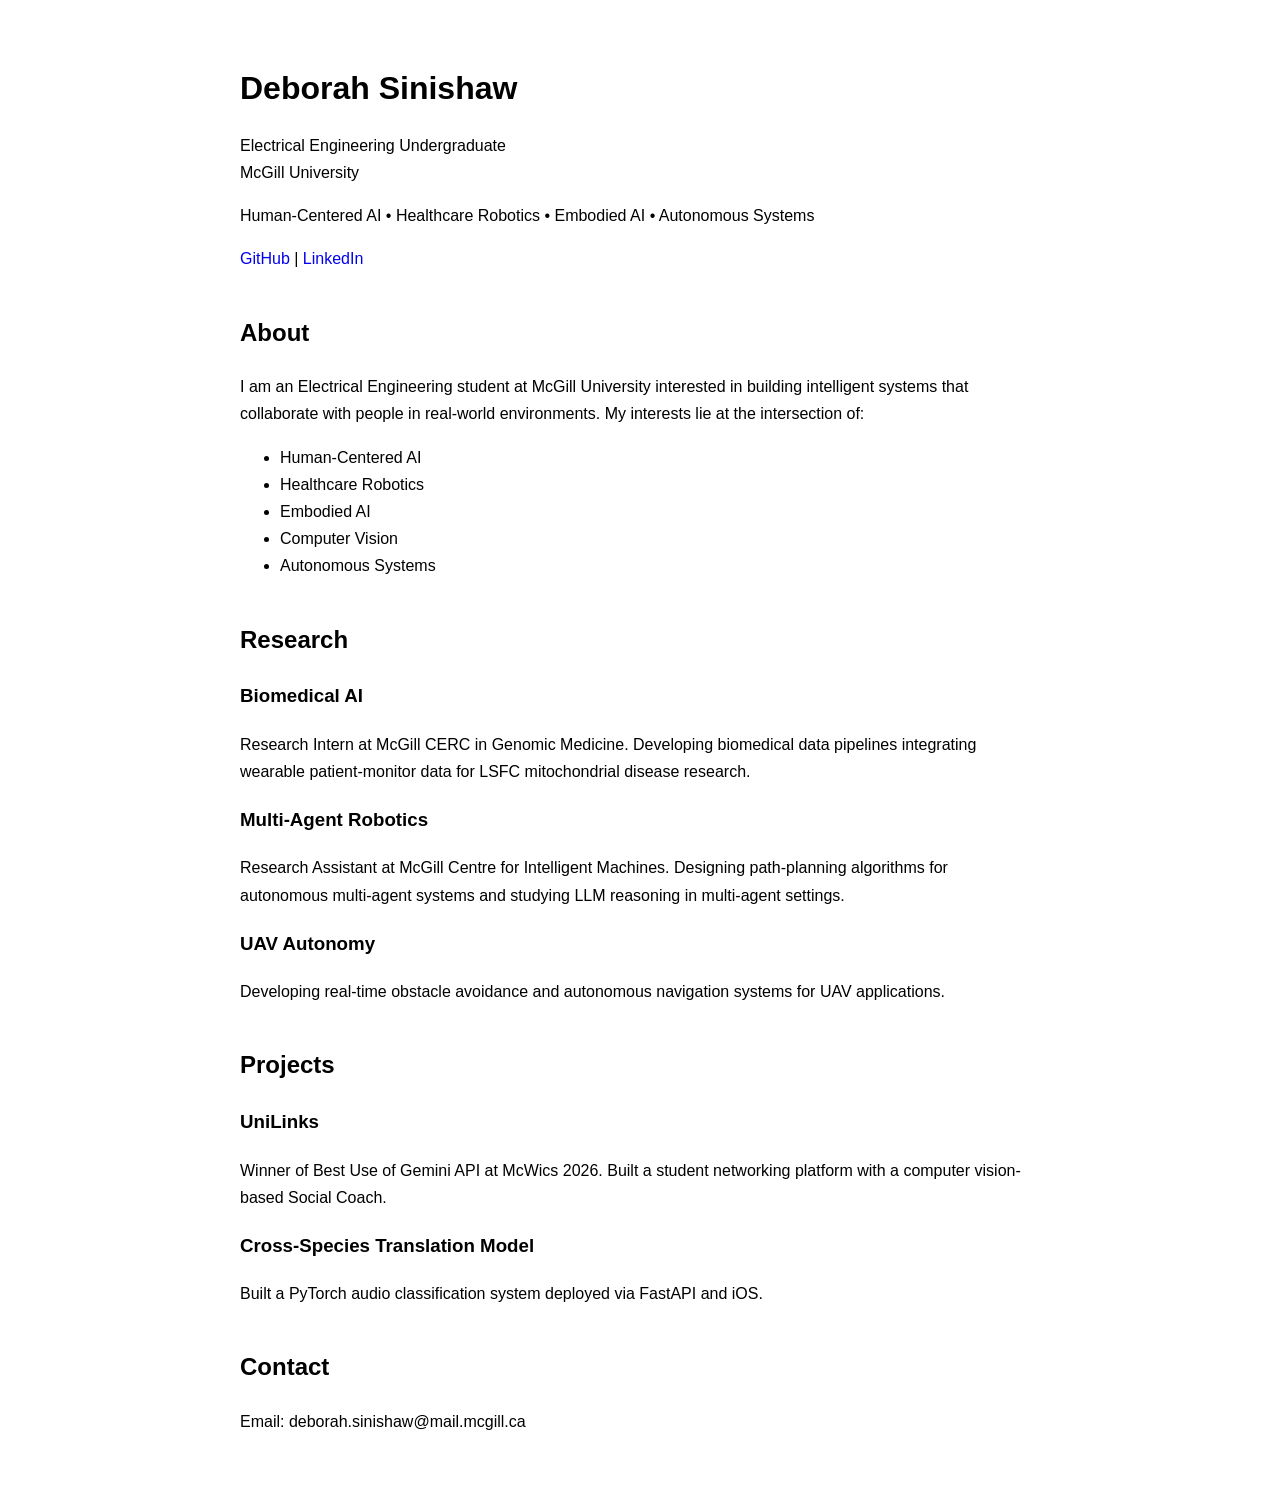
==== index.html @ c80f8ffe "Add index.html for personal portfolio" ====
<!DOCTYPE html>
<html>

<head>
  <title>Deborah Sinishaw</title>

  <style>

    body {
      max-width: 800px;
      margin: auto;
      padding: 40px;
      font-family: Arial, sans-serif;
      line-height: 1.7;
    }

    h1 {
      margin-bottom: 0;
    }

    h2 {
      margin-top: 40px;
    }

    a {
      text-decoration: none;
    }

  </style>

</head>

<body>

<h1>Deborah Sinishaw</h1>

<p>
Electrical Engineering Undergraduate <br>
McGill University
</p>

<p>

Human-Centered AI • Healthcare Robotics • Embodied AI • Autonomous Systems

</p>

<p>

<a href="https://github.com/Dxborah">GitHub</a> |

<a href="https://linkedin.com/in/deborah-sinishaw">LinkedIn</a>

</p>


<h2>About</h2>

<p>

I am an Electrical Engineering student at McGill University interested in building intelligent systems that collaborate with people in real-world environments.

My interests lie at the intersection of:

</p>

<ul>

<li>Human-Centered AI</li>

<li>Healthcare Robotics</li>

<li>Embodied AI</li>

<li>Computer Vision</li>

<li>Autonomous Systems</li>

</ul>


<h2>Research</h2>

<h3>Biomedical AI</h3>

<p>

Research Intern at McGill CERC in Genomic Medicine.

Developing biomedical data pipelines integrating wearable patient-monitor data for LSFC mitochondrial disease research.

</p>


<h3>Multi-Agent Robotics</h3>

<p>

Research Assistant at McGill Centre for Intelligent Machines.

Designing path-planning algorithms for autonomous multi-agent systems and studying LLM reasoning in multi-agent settings.

</p>


<h3>UAV Autonomy</h3>

<p>

Developing real-time obstacle avoidance and autonomous navigation systems for UAV applications.

</p>


<h2>Projects</h2>

<h3>UniLinks</h3>

<p>

Winner of Best Use of Gemini API at McWics 2026.

Built a student networking platform with a computer vision-based Social Coach.

</p>


<h3>Cross-Species Translation Model</h3>

<p>

Built a PyTorch audio classification system deployed via FastAPI and iOS.

</p>


<h2>Contact</h2>

<p>

Email:

deborah.sinishaw@mail.mcgill.ca

</p>

</body>

</html>
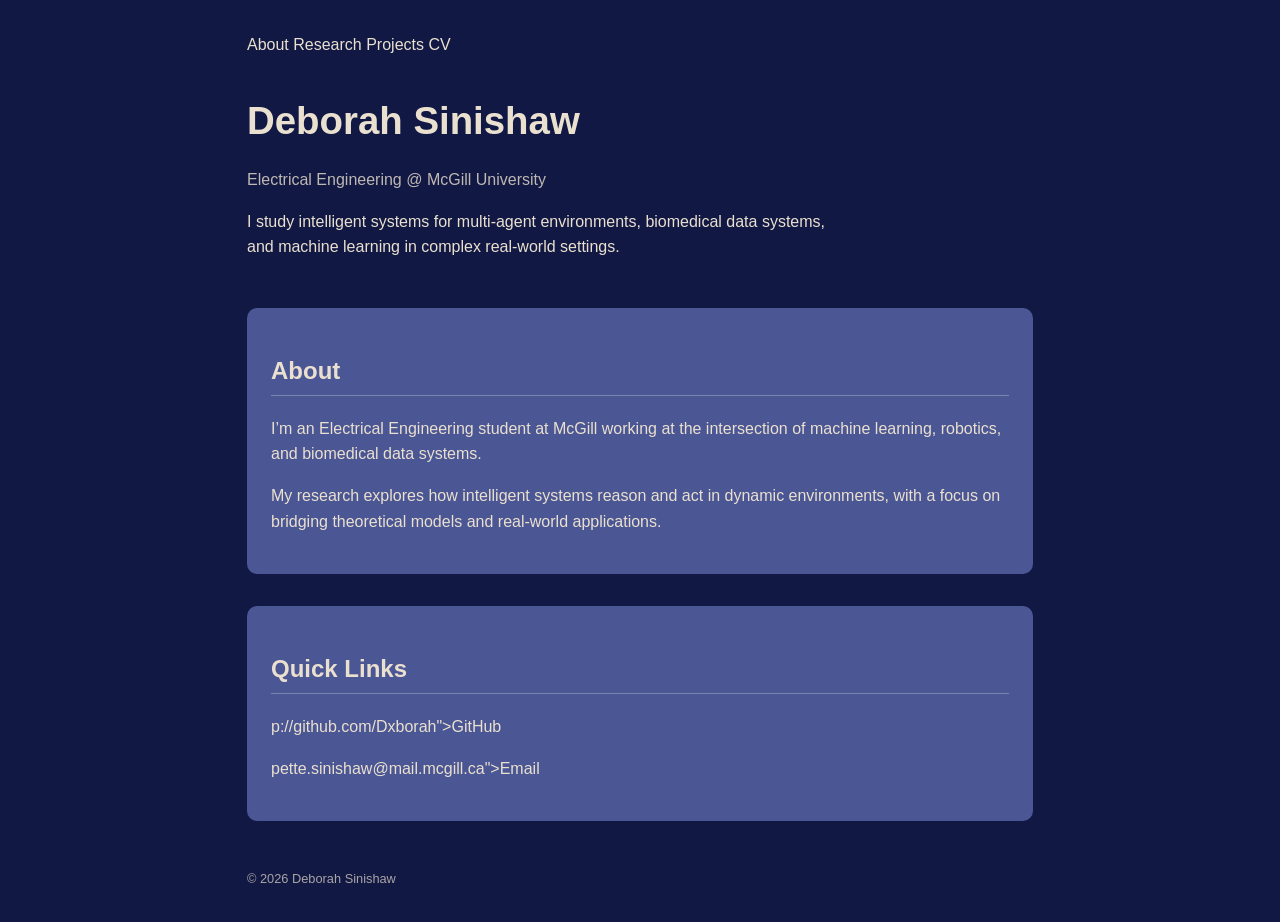
==== commit c397ae4f: "Refactor index.html structure and content" ====
--- a/index.html
+++ b/index.html
@@ -1,149 +1,51 @@
 <!DOCTYPE html>
-<html>
-
+<html lang="en">
 <head>
+  <meta charset="UTF-8">
   <title>Deborah Sinishaw</title>
-
-  <style>
-
-    body {
-      max-width: 800px;
-      margin: auto;
-      padding: 40px;
-      font-family: Arial, sans-serif;
-      line-height: 1.7;
-    }
-
-    h1 {
-      margin-bottom: 0;
-    }
-
-    h2 {
-      margin-top: 40px;
-    }
-
-    a {
-      text-decoration: none;
-    }
-
-  </style>
-
+  <link rel="stylesheet" href="style.css">
 </head>
 
 <body>
 
-<h1>Deborah Sinishaw</h1>
+<nav>
+  About
+  Research</a>
+  Projects</a>
+  CV</a>
+</nav>
 
-<p>
-Electrical Engineering Undergraduate <br>
-McGill University
-</p>
+<section class="hero">
+  <h1>Deborah Sinishaw</h1>
+  <p class="subtitle">Electrical Engineering @ McGill University</p>
 
-<p>
+  <p class="focus">
+    I study intelligent systems for multi-agent environments, biomedical data systems,
+    and machine learning in complex real-world settings.
+  </p>
+</section>
 
-Human-Centered AI • Healthcare Robotics • Embodied AI • Autonomous Systems
+<section class="section">
+  <h2>About</h2>
+  <p>
+    I’m an Electrical Engineering student at McGill working at the intersection of 
+    machine learning, robotics, and biomedical data systems.
+  </p>
+  <p>
+    My research explores how intelligent systems reason and act in dynamic environments,
+    with a focus on bridging theoretical models and real-world applications.
+  </p>
+</section>
 
-</p>
+<section class="section">
+  <h2>Quick Links</h2>
+  p://github.com/Dxborah">GitHub</a></p>
+  pette.sinishaw@mail.mcgill.ca">Email</a></p>
+</section>
 
-<p>
-
-<a href="https://github.com/Dxborah">GitHub</a> |
-
-<a href="https://linkedin.com/in/deborah-sinishaw">LinkedIn</a>
-
-</p>
-
-
-<h2>About</h2>
-
-<p>
-
-I am an Electrical Engineering student at McGill University interested in building intelligent systems that collaborate with people in real-world environments.
-
-My interests lie at the intersection of:
-
-</p>
-
-<ul>
-
-<li>Human-Centered AI</li>
-
-<li>Healthcare Robotics</li>
-
-<li>Embodied AI</li>
-
-<li>Computer Vision</li>
-
-<li>Autonomous Systems</li>
-
-</ul>
-
-
-<h2>Research</h2>
-
-<h3>Biomedical AI</h3>
-
-<p>
-
-Research Intern at McGill CERC in Genomic Medicine.
-
-Developing biomedical data pipelines integrating wearable patient-monitor data for LSFC mitochondrial disease research.
-
-</p>
-
-
-<h3>Multi-Agent Robotics</h3>
-
-<p>
-
-Research Assistant at McGill Centre for Intelligent Machines.
-
-Designing path-planning algorithms for autonomous multi-agent systems and studying LLM reasoning in multi-agent settings.
-
-</p>
-
-
-<h3>UAV Autonomy</h3>
-
-<p>
-
-Developing real-time obstacle avoidance and autonomous navigation systems for UAV applications.
-
-</p>
-
-
-<h2>Projects</h2>
-
-<h3>UniLinks</h3>
-
-<p>
-
-Winner of Best Use of Gemini API at McWics 2026.
-
-Built a student networking platform with a computer vision-based Social Coach.
-
-</p>
-
-
-<h3>Cross-Species Translation Model</h3>
-
-<p>
-
-Built a PyTorch audio classification system deployed via FastAPI and iOS.
-
-</p>
-
-
-<h2>Contact</h2>
-
-<p>
-
-Email:
-
-deborah.sinishaw@mail.mcgill.ca
-
-</p>
+<footer>
+  © 2026 Deborah Sinishaw
+</footer>
 
 </body>
-
 </html>
--- a/style.css
+++ b/style.css
@@ -0,0 +1,114 @@
+:root {
+  --bg: #111844;
+  --section: #4B5694;
+  --accent: #7288AE;
+  --text: #EAE0CF;
+}
+
+* {
+  box-sizing: border-box;
+  transition: all 0.25s ease;
+}
+
+body {
+  margin: 0;
+  font-family: 'Inter', sans-serif;
+  background-color: var(--bg);
+  color: var(--text);
+  max-width: 850px;
+  margin: auto;
+  padding: 2rem;
+  line-height: 1.6;
+}
+
+nav {
+  margin-bottom: 2rem;
+}
+
+nav a {
+  margin-right: 1.5rem;
+  text-decoration: none;
+  color: var(--accent);
+  font-size: 0.95rem;
+}
+
+nav a:hover {
+  color: var(--text);
+}
+
+h1 {
+  font-size: 2.4rem;
+  margin-bottom: 0.2rem;
+}
+
+h2 {
+  border-bottom: 1px solid var(--accent);
+  padding-bottom: 0.3rem;
+}
+
+.section {
+  background-color: var(--section);
+  padding: 1.5rem;
+  border-radius: 10px;
+  margin-bottom: 2rem;
+}
+
+/* Hover animation (subtle lift) */
+.section:hover {
+  transform: translateY(-4px);
+}
+
+/* Research/project items */
+.item {
+  margin-bottom: 1.5rem;
+  padding: 0.8rem;
+  border-radius: 8px;
+}
+
+/* Hover effect on items */
+.item:hover {
+  background-color: rgba(255,255,255,0.05);
+}
+
+.tags {
+  margin-top: 0.5rem;
+}
+
+.tag {
+  display: inline-block;
+  font-size: 0.75rem;
+  background: var(--accent);
+  color: var(--bg);
+  padding: 3px 6px;
+  margin-right: 5px;
+  border-radius: 4px;
+}
+
+/* Links */
+a {
+  color: var(--accent);
+}
+
+a:hover {
+  color: var(--text);
+}
+
+/* Hero */
+.hero {
+  margin-bottom: 3rem;
+}
+
+.subtitle {
+  opacity: 0.8;
+}
+
+.focus {
+  margin-top: 1rem;
+  max-width: 600px;
+}
+
+footer {
+  margin-top: 3rem;
+  font-size: 0.8rem;
+  opacity: 0.7;
+}
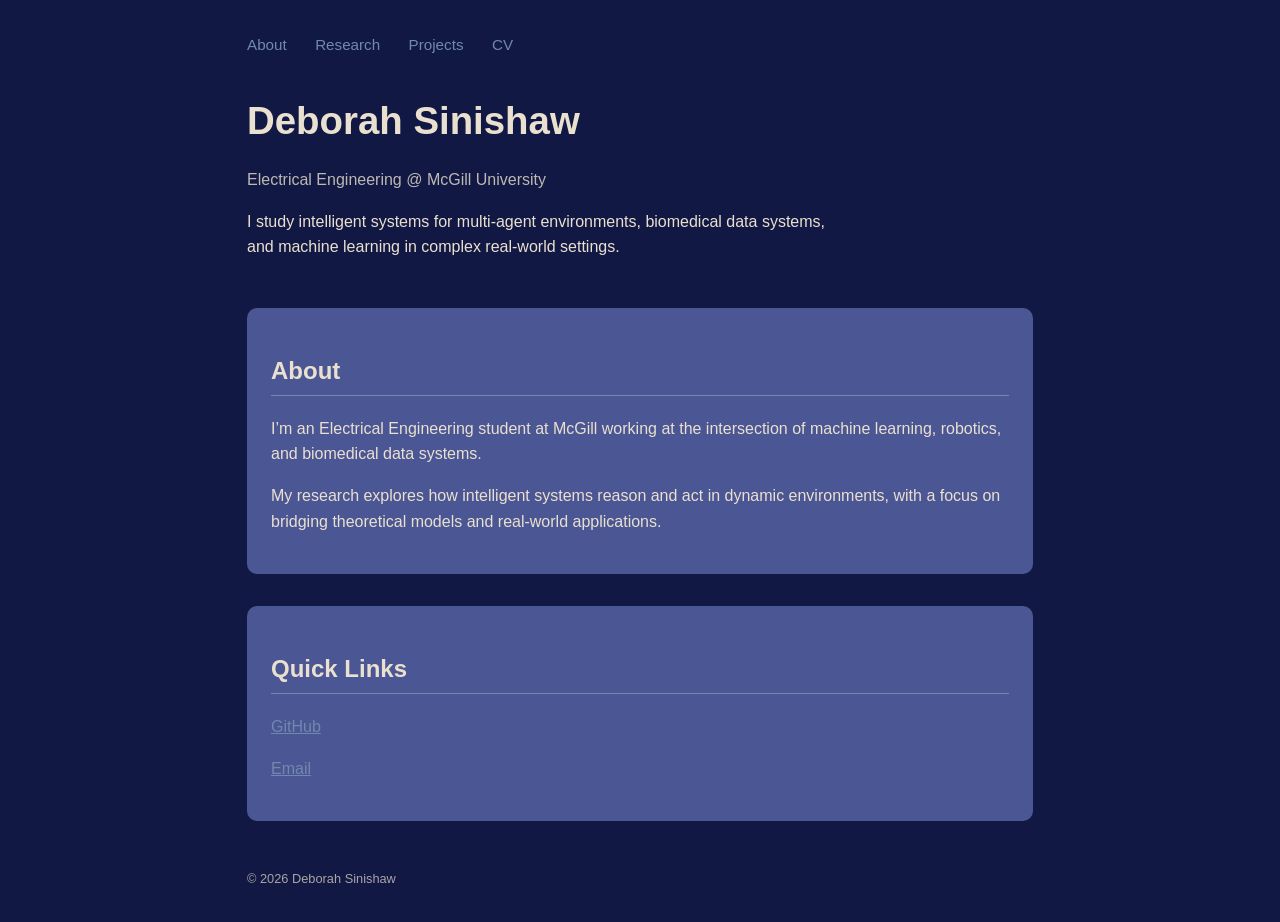
==== commit bf8ec7b6: "Update navigation and contact links in index.html" ====
--- a/index.html
+++ b/index.html
@@ -9,10 +9,10 @@
 <body>
 
 <nav>
-  About
-  Research</a>
-  Projects</a>
-  CV</a>
+  <a href="index.html">About</a>
+  <a href="research.html">Research</a>
+  <a href="projects.html">Projects</a>
+  <a href="Deborah_Sinishaw_Resume.pdf" target="_blank">CV</a>
 </nav>
 
 <section class="hero">
@@ -39,8 +39,8 @@
 
 <section class="section">
   <h2>Quick Links</h2>
-  p://github.com/Dxborah">GitHub</a></p>
-  pette.sinishaw@mail.mcgill.ca">Email</a></p>
+  <p><a href="https://github.com/Dxborah" target="_blank">GitHub</a></p>
+  <p><a href="mailto:deborah.sinishaw@mail.mcgill.ca">Email</a></p>
 </section>
 
 <footer>
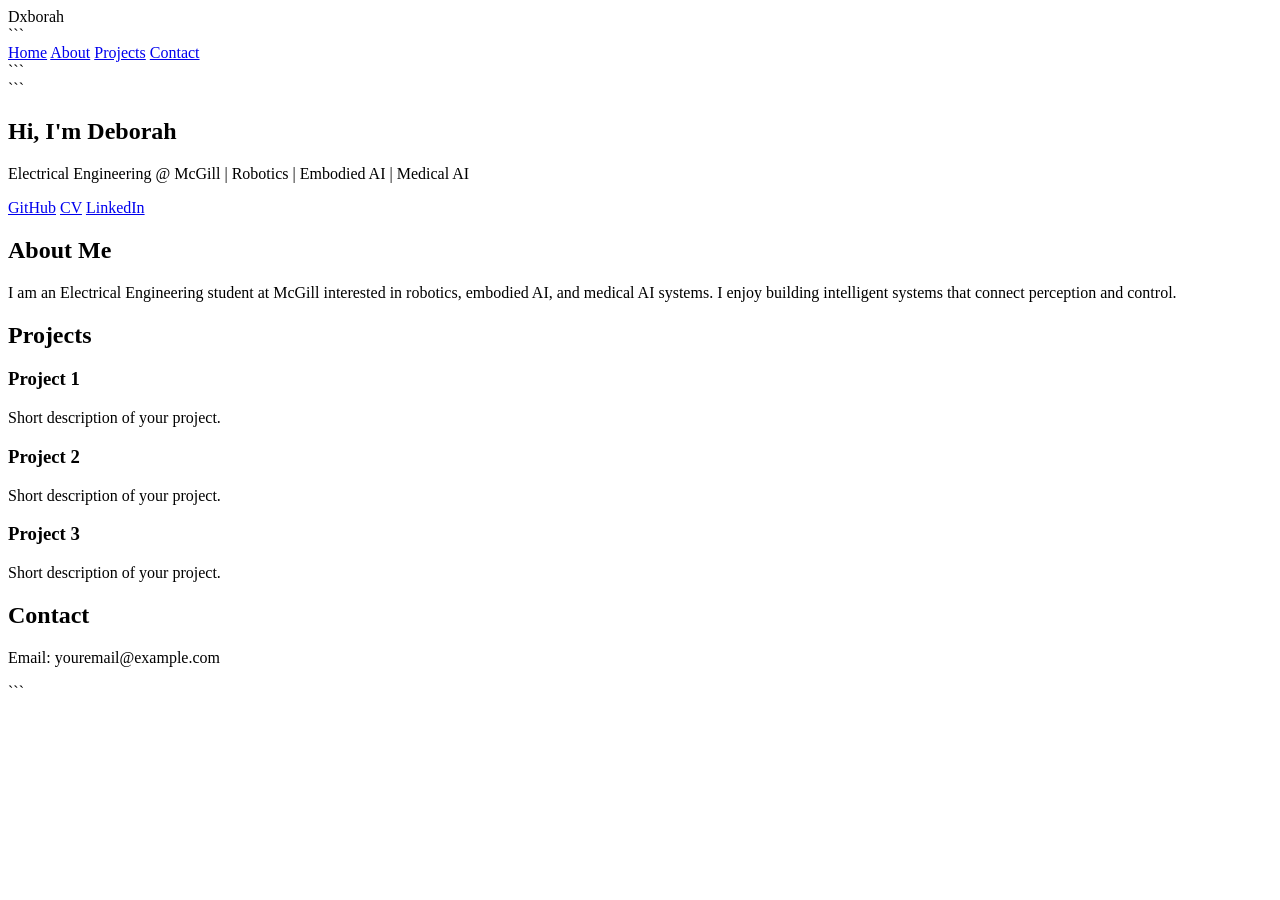
==== commit 27dff694: "Revise index.html for portfolio layout and content Updated the HTML structure and content for the po" ====
--- a/index.html
+++ b/index.html
@@ -1,51 +1,88 @@
 <!DOCTYPE html>
+
 <html lang="en">
 <head>
-  <meta charset="UTF-8">
-  <title>Deborah Sinishaw</title>
-  <link rel="stylesheet" href="style.css">
+  <meta charset="UTF-8" />
+  <meta name="viewport" content="width=device-width, initial-scale=1.0" />
+  <title>Dxborah | Portfolio</title>
+  <link rel="stylesheet" href="styles.css" />
 </head>
 
 <body>
 
-<nav>
-  <a href="index.html">About</a>
-  <a href="research.html">Research</a>
-  <a href="projects.html">Projects</a>
-  <a href="Deborah_Sinishaw_Resume.pdf" target="_blank">CV</a>
-</nav>
+  <!-- NAVBAR -->
 
-<section class="hero">
-  <h1>Deborah Sinishaw</h1>
-  <p class="subtitle">Electrical Engineering @ McGill University</p>
+  <nav class="navbar">
+    <div class="nav-left">Dxborah</div>
 
-  <p class="focus">
-    I study intelligent systems for multi-agent environments, biomedical data systems,
-    and machine learning in complex real-world settings.
+```
+<div class="nav-right">
+  <a href="#home">Home</a>
+  <a href="#about">About</a>
+  <a href="#projects">Projects</a>
+  <a href="#contact">Contact</a>
+</div>
+```
+
+  </nav>
+
+  <!-- MAIN -->
+
+  <main>
+
+```
+<!-- HERO -->
+<section id="home" class="section hero">
+  <h1>Hi, I'm Deborah</h1>
+  <p>Electrical Engineering @ McGill | Robotics | Embodied AI | Medical AI</p>
+
+  <div class="buttons">
+    <a href="https://github.com/" target="_blank">GitHub</a>
+    <a href="#">CV</a>
+    <a href="#">LinkedIn</a>
+  </div>
+</section>
+
+<!-- ABOUT -->
+<section id="about" class="section card">
+  <h2>About Me</h2>
+  <p>
+    I am an Electrical Engineering student at McGill interested in robotics,
+    embodied AI, and medical AI systems. I enjoy building intelligent systems
+    that connect perception and control.
   </p>
 </section>
 
-<section class="section">
-  <h2>About</h2>
-  <p>
-    I’m an Electrical Engineering student at McGill working at the intersection of 
-    machine learning, robotics, and biomedical data systems.
-  </p>
-  <p>
-    My research explores how intelligent systems reason and act in dynamic environments,
-    with a focus on bridging theoretical models and real-world applications.
-  </p>
+<!-- PROJECTS -->
+<section id="projects" class="section card">
+  <h2>Projects</h2>
+
+  <div class="grid">
+    <div class="project">
+      <h3>Project 1</h3>
+      <p>Short description of your project.</p>
+    </div>
+
+    <div class="project">
+      <h3>Project 2</h3>
+      <p>Short description of your project.</p>
+    </div>
+
+    <div class="project">
+      <h3>Project 3</h3>
+      <p>Short description of your project.</p>
+    </div>
+  </div>
 </section>
 
-<section class="section">
-  <h2>Quick Links</h2>
-  <p><a href="https://github.com/Dxborah" target="_blank">GitHub</a></p>
-  <p><a href="mailto:deborah.sinishaw@mail.mcgill.ca">Email</a></p>
+<!-- CONTACT -->
+<section id="contact" class="section card">
+  <h2>Contact</h2>
+  <p>Email: youremail@example.com</p>
 </section>
+```
 
-<footer>
-  © 2026 Deborah Sinishaw
-</footer>
+  </main>
 
 </body>
 </html>
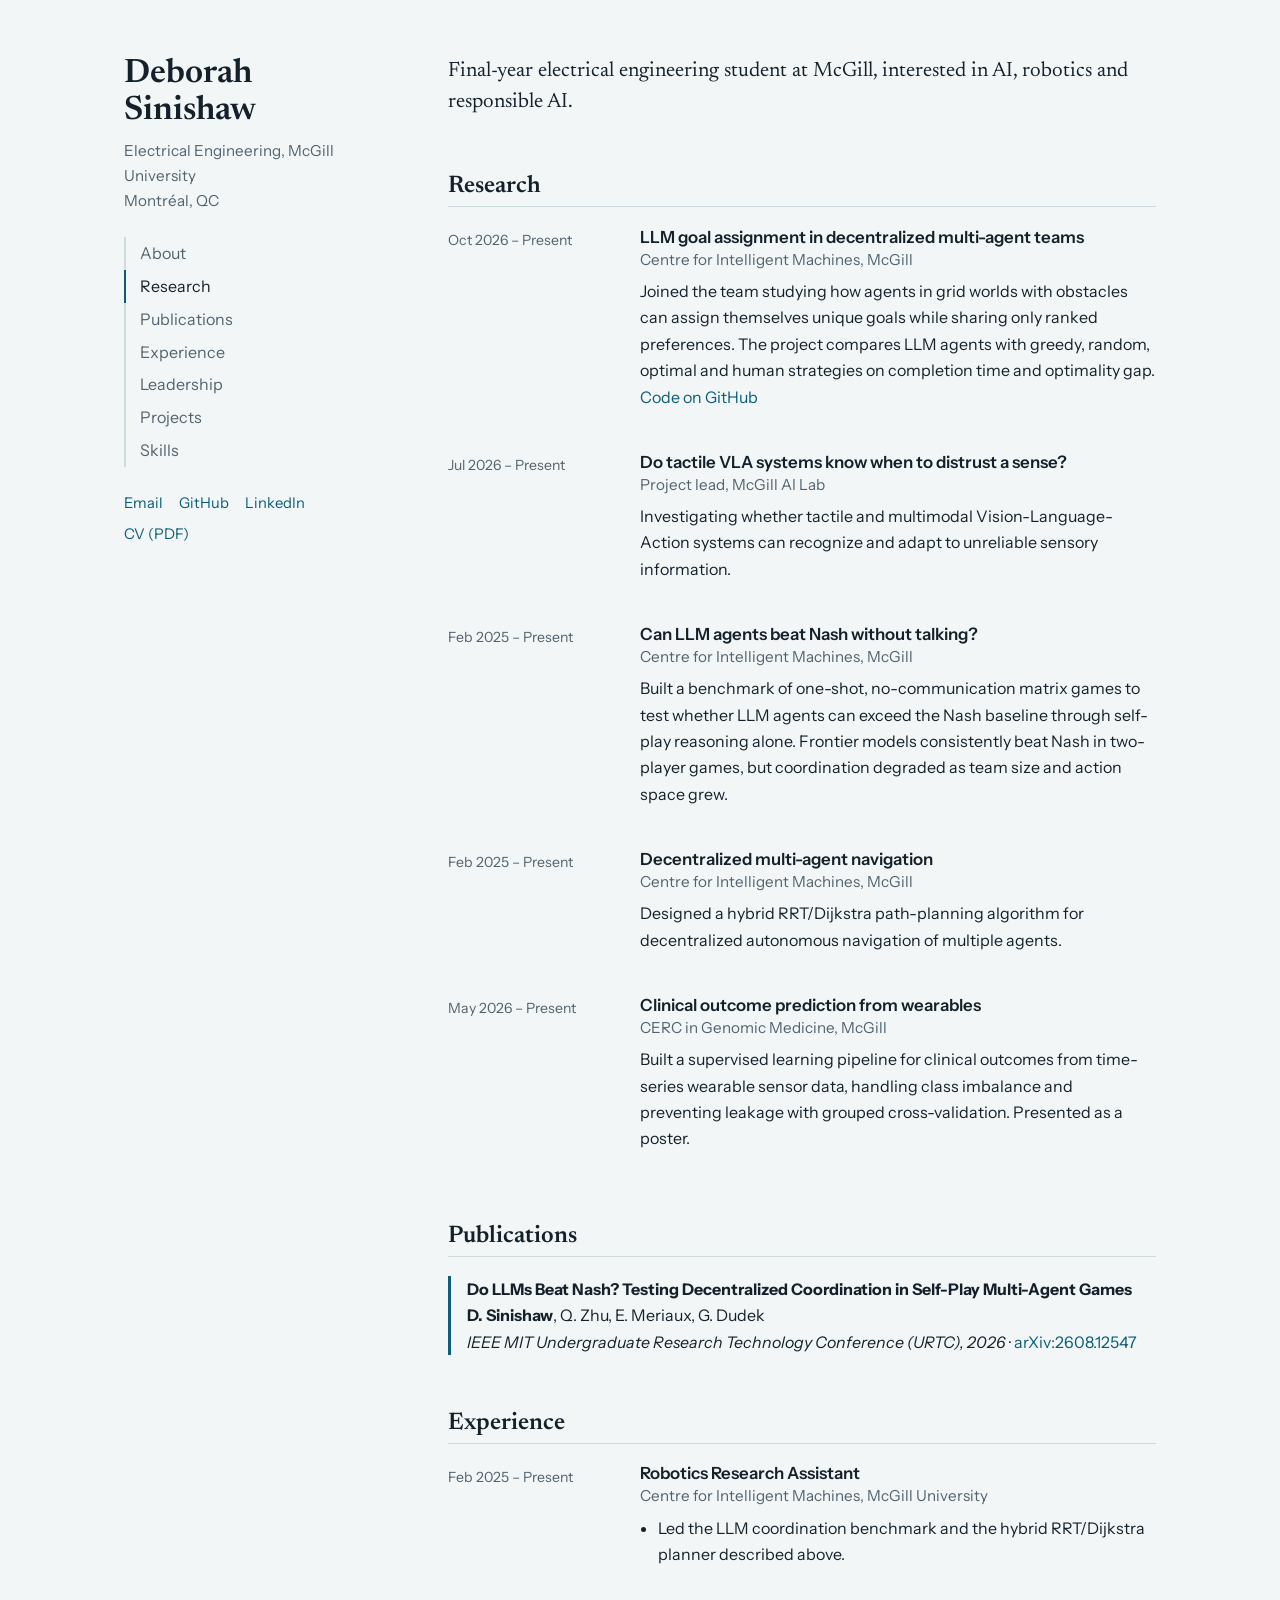
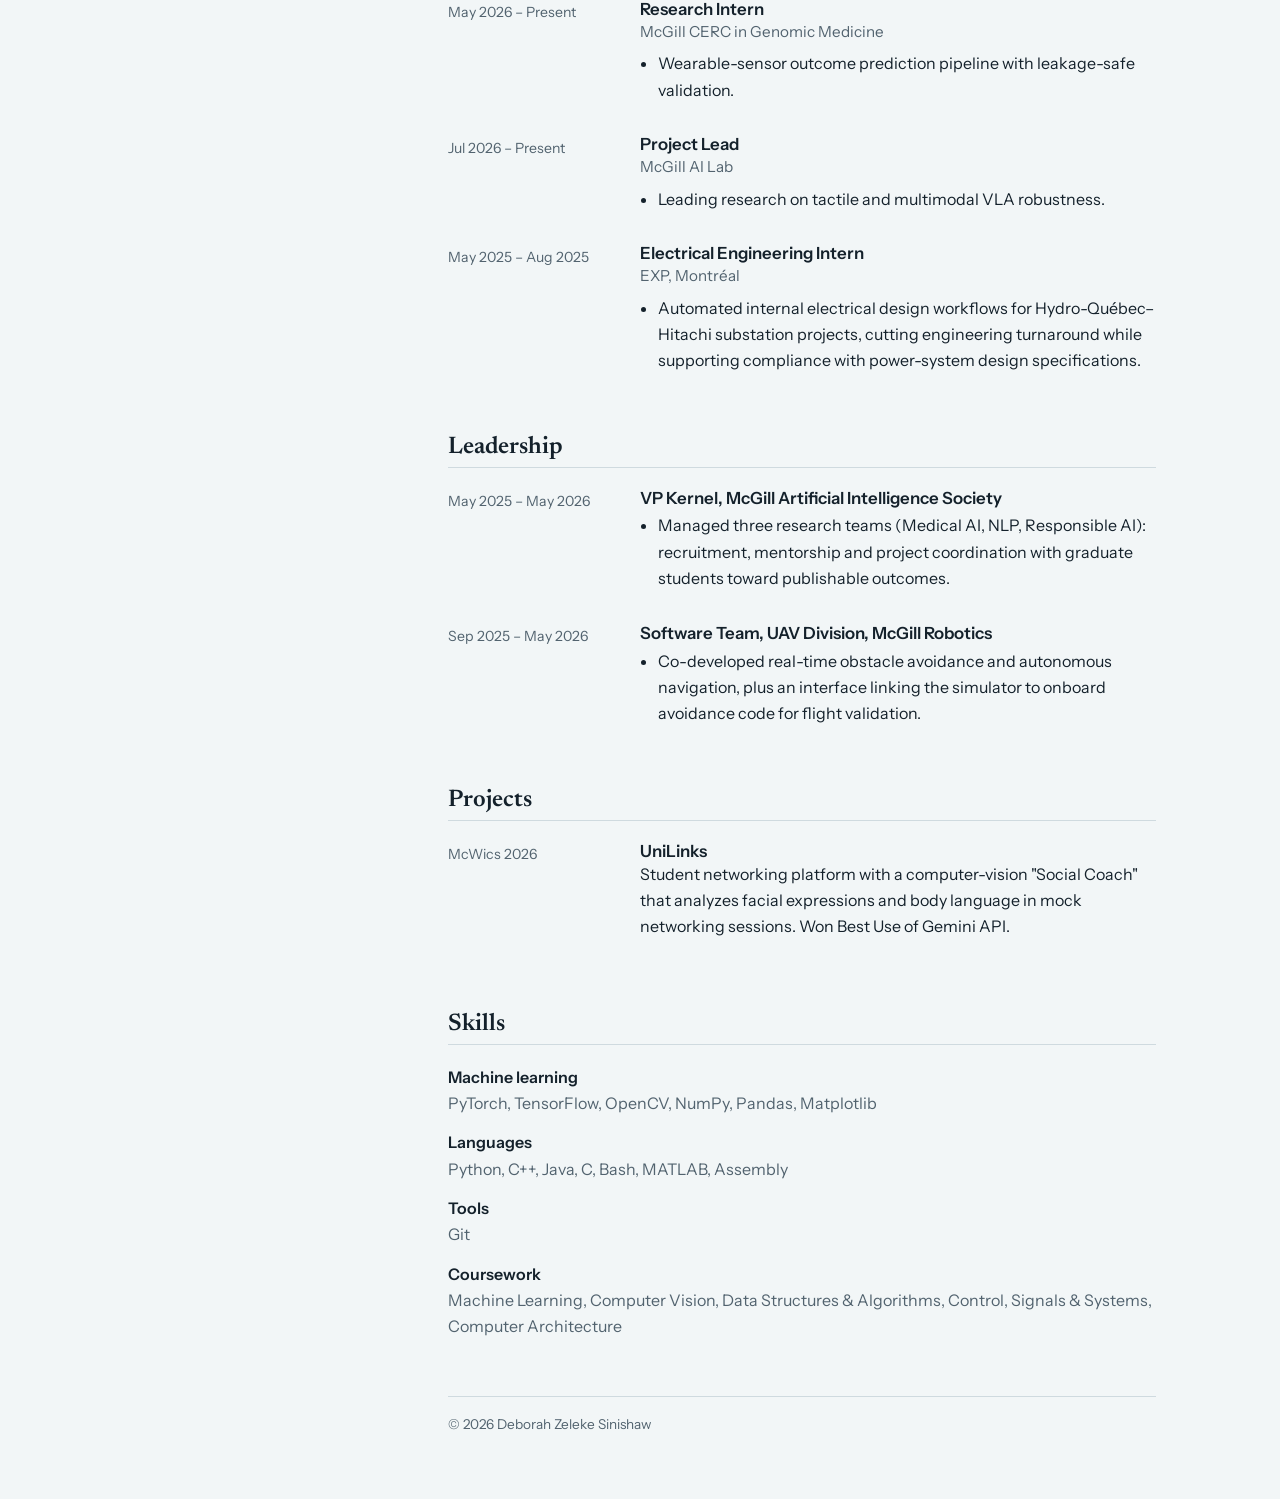
==== commit df4fd7e6: "Revise index.html for portfolio updates Updated the HTML structure and content for the portfolio pag" ====
--- a/index.html
+++ b/index.html
@@ -1,88 +1,170 @@
 <!DOCTYPE html>
-
 <html lang="en">
 <head>
-  <meta charset="UTF-8" />
-  <meta name="viewport" content="width=device-width, initial-scale=1.0" />
-  <title>Dxborah | Portfolio</title>
-  <link rel="stylesheet" href="styles.css" />
+<meta charset="utf-8">
+<meta name="viewport" content="width=device-width, initial-scale=1">
+<title>Deborah Sinishaw</title>
+<meta name="description" content="Final-year electrical engineering student at McGill interested in AI, robotics and responsible AI.">
+<link rel="preconnect" href="https://fonts.googleapis.com">
+<link rel="preconnect" href="https://fonts.gstatic.com" crossorigin>
+<link href="https://fonts.googleapis.com/css2?family=Newsreader:ital,opsz,wght@0,6..72,400;0,6..72,600;1,6..72,400&family=Instrument+Sans:wght@400;500;600&display=swap" rel="stylesheet">
+<style>
+:root{--bg:#f2f6f7;--ink:#14212b;--mute:#52636f;--line:#cfdadf;--accent:#0b5d7a;--chip:#e2edf1}
+@media (prefers-color-scheme:dark){:root:not([data-theme=light]){--bg:#0f1a21;--ink:#e6eef2;--mute:#9bb0bc;--line:#243642;--accent:#6cc3e0;--chip:#172833}}
+*{box-sizing:border-box}
+html{scroll-behavior:smooth;scroll-padding-top:2rem}
+body{margin:0;background:var(--bg);color:var(--ink);font:16px/1.65 "Instrument Sans",system-ui,sans-serif}
+a{color:var(--accent);text-decoration:none;border-bottom:1px solid transparent}
+a:hover{border-bottom-color:currentColor}
+a:focus-visible{outline:2px solid var(--accent);outline-offset:3px}
+.wrap{max-width:1080px;margin:0 auto;padding:0 1.5rem;display:grid;grid-template-columns:260px 1fr;gap:4rem}
+aside{position:sticky;top:0;align-self:start;padding:3.5rem 0}
+h1{font:600 2.1rem/1.1 Newsreader,serif;margin:0 0 .5rem}
+.role{color:var(--mute);margin:0 0 1.5rem;font-size:.95rem}
+nav a{display:block;padding:.2rem 0 .2rem .9rem;color:var(--mute);border-left:2px solid var(--line);border-bottom:0}
+nav a.on,nav a:hover{color:var(--ink);border-left-color:var(--accent)}
+.links{margin-top:1.5rem;display:flex;flex-wrap:wrap;gap:.4rem 1rem;font-size:.92rem}
+main{padding:3.5rem 0 4rem;min-width:0}
+section{margin-bottom:3.5rem}
+h2{font:600 1.5rem Newsreader,serif;margin:0 0 1.2rem;padding-bottom:.5rem;border-bottom:1px solid var(--line)}
+h3{font:600 1.05rem "Instrument Sans",sans-serif;margin:0}
+p{margin:0 0 1rem;max-width:68ch}
+.lead{font:400 1.3rem/1.5 Newsreader,serif}
+.item{display:grid;grid-template-columns:11rem 1fr;gap:1rem;margin-bottom:1.6rem}
+.when{color:var(--mute);font-size:.88rem;padding-top:.15rem}
+.org{color:var(--mute);margin:0 0 .4rem;font-size:.95rem}
+ul{margin:.3rem 0 0;padding-left:1.1rem;max-width:68ch}
+li{margin-bottom:.35rem}
+.pub{border-left:3px solid var(--accent);padding-left:1rem;margin-bottom:1rem}
+.skills dt{font-weight:600;margin-top:.8rem}
+.skills dd{margin:0;color:var(--mute)}
+footer{color:var(--mute);font-size:.85rem;border-top:1px solid var(--line);padding-top:1rem}
+@media (max-width:820px){
+ .wrap{grid-template-columns:1fr;gap:0}
+ aside{position:static;padding:2.5rem 0 0}
+ nav{display:flex;flex-wrap:wrap;gap:.2rem 1rem;margin-bottom:.5rem}
+ nav a{border:0;padding:0}
+ .item{grid-template-columns:1fr;gap:.2rem}
+}
+</style>
 </head>
+<body>
+<div class="wrap">
+<aside>
+ <h1>Deborah Sinishaw</h1>
+ <p class="role">Electrical Engineering, McGill University<br>Montréal, QC</p>
+ <nav aria-label="Sections">
+  <a href="#about">About</a>
+  <a href="#research">Research</a>
+  <a href="#publications">Publications</a>
+  <a href="#experience">Experience</a>
+  <a href="#leadership">Leadership</a>
+  <a href="#projects">Projects</a>
+  <a href="#skills">Skills</a>
+ </nav>
+ <div class="links">
+  <a href="mailto:deborah.sinishaw@mail.mcgill.ca">Email</a>
+  <a href="https://github.com/Dxborah">GitHub</a>
+  <a href="https://linkedin.com/in/deborah-sinishaw">LinkedIn</a>
+  <a href="Deborah_Sinishaw_CV.pdf">CV (PDF)</a>
+ </div>
+</aside>
 
-<body>
-
-  <!-- NAVBAR -->
-
-  <nav class="navbar">
-    <div class="nav-left">Dxborah</div>
-
-```
-<div class="nav-right">
-  <a href="#home">Home</a>
-  <a href="#about">About</a>
-  <a href="#projects">Projects</a>
-  <a href="#contact">Contact</a>
-</div>
-```
-
-  </nav>
-
-  <!-- MAIN -->
-
-  <main>
-
-```
-<!-- HERO -->
-<section id="home" class="section hero">
-  <h1>Hi, I'm Deborah</h1>
-  <p>Electrical Engineering @ McGill | Robotics | Embodied AI | Medical AI</p>
-
-  <div class="buttons">
-    <a href="https://github.com/" target="_blank">GitHub</a>
-    <a href="#">CV</a>
-    <a href="#">LinkedIn</a>
-  </div>
+<main>
+<section id="about">
+ <p class="lead">Final-year electrical engineering student at McGill, interested in AI, robotics and responsible AI.</p>
 </section>
 
-<!-- ABOUT -->
-<section id="about" class="section card">
-  <h2>About Me</h2>
-  <p>
-    I am an Electrical Engineering student at McGill interested in robotics,
-    embodied AI, and medical AI systems. I enjoy building intelligent systems
-    that connect perception and control.
-  </p>
+<section id="research">
+ <h2>Research</h2>
+ <div class="item"><div class="when">Oct 2026 – Present</div><div>
+  <h3>LLM goal assignment in decentralized multi-agent teams</h3>
+  <p class="org">Centre for Intelligent Machines, McGill</p>
+  <p>Joined the team studying how agents in grid worlds with obstacles can assign themselves unique goals while sharing only ranked preferences. The project compares LLM agents with greedy, random, optimal and human strategies on completion time and optimality gap. <a href="https://github.com/MYRADhub/LLM-decentralized-assignment-MAS">Code on GitHub</a></p>
+ </div></div>
+ <div class="item"><div class="when">Jul 2026 – Present</div><div>
+  <h3>Do tactile VLA systems know when to distrust a sense?</h3>
+  <p class="org">Project lead, McGill AI Lab</p>
+  <p>Investigating whether tactile and multimodal Vision-Language-Action systems can recognize and adapt to unreliable sensory information.</p>
+ </div></div>
+ <div class="item"><div class="when">Feb 2025 – Present</div><div>
+  <h3>Can LLM agents beat Nash without talking?</h3>
+  <p class="org">Centre for Intelligent Machines, McGill</p>
+  <p>Built a benchmark of one-shot, no-communication matrix games to test whether LLM agents can exceed the Nash baseline through self-play reasoning alone. Frontier models consistently beat Nash in two-player games, but coordination degraded as team size and action space grew.</p>
+ </div></div>
+ <div class="item"><div class="when">Feb 2025 – Present</div><div>
+  <h3>Decentralized multi-agent navigation</h3>
+  <p class="org">Centre for Intelligent Machines, McGill</p>
+  <p>Designed a hybrid RRT/Dijkstra path-planning algorithm for decentralized autonomous navigation of multiple agents.</p>
+ </div></div>
+ <div class="item"><div class="when">May 2026 – Present</div><div>
+  <h3>Clinical outcome prediction from wearables</h3>
+  <p class="org">CERC in Genomic Medicine, McGill</p>
+  <p>Built a supervised learning pipeline for clinical outcomes from time-series wearable sensor data, handling class imbalance and preventing leakage with grouped cross-validation. Presented as a poster.</p>
+ </div></div>
 </section>
 
-<!-- PROJECTS -->
-<section id="projects" class="section card">
-  <h2>Projects</h2>
-
-  <div class="grid">
-    <div class="project">
-      <h3>Project 1</h3>
-      <p>Short description of your project.</p>
-    </div>
-
-    <div class="project">
-      <h3>Project 2</h3>
-      <p>Short description of your project.</p>
-    </div>
-
-    <div class="project">
-      <h3>Project 3</h3>
-      <p>Short description of your project.</p>
-    </div>
-  </div>
+<section id="publications">
+ <h2>Publications</h2>
+ <div class="pub">
+  <p style="margin:0"><strong>Do LLMs Beat Nash? Testing Decentralized Coordination in Self-Play Multi-Agent Games</strong><br>
+  <strong>D. Sinishaw</strong>, Q. Zhu, E. Meriaux, G. Dudek<br>
+  <em>IEEE MIT Undergraduate Research Technology Conference (URTC), 2026</em> · <a href="https://arxiv.org/abs/2608.12547">arXiv:2608.12547</a></p>
+ </div>
 </section>
 
-<!-- CONTACT -->
-<section id="contact" class="section card">
-  <h2>Contact</h2>
-  <p>Email: youremail@example.com</p>
+<section id="experience">
+ <h2>Experience</h2>
+ <div class="item"><div class="when">Feb 2025 – Present</div><div>
+  <h3>Robotics Research Assistant</h3><p class="org">Centre for Intelligent Machines, McGill University</p>
+  <ul><li>Led the LLM coordination benchmark and the hybrid RRT/Dijkstra planner described above.</li></ul></div></div>
+ <div class="item"><div class="when">May 2026 – Present</div><div>
+  <h3>Research Intern</h3><p class="org">McGill CERC in Genomic Medicine</p>
+  <ul><li>Wearable-sensor outcome prediction pipeline with leakage-safe validation.</li></ul></div></div>
+ <div class="item"><div class="when">Jul 2026 – Present</div><div>
+  <h3>Project Lead</h3><p class="org">McGill AI Lab</p>
+  <ul><li>Leading research on tactile and multimodal VLA robustness.</li></ul></div></div>
+ <div class="item"><div class="when">May 2025 – Aug 2025</div><div>
+  <h3>Electrical Engineering Intern</h3><p class="org">EXP, Montréal</p>
+  <ul><li>Automated internal electrical design workflows for Hydro-Québec–Hitachi substation projects, cutting engineering turnaround while supporting compliance with power-system design specifications.</li></ul></div></div>
 </section>
-```
 
-  </main>
+<section id="leadership">
+ <h2>Leadership</h2>
+ <div class="item"><div class="when">May 2025 – May 2026</div><div>
+  <h3>VP Kernel, McGill Artificial Intelligence Society</h3>
+  <ul><li>Managed three research teams (Medical AI, NLP, Responsible AI): recruitment, mentorship and project coordination with graduate students toward publishable outcomes.</li></ul></div></div>
+ <div class="item"><div class="when">Sep 2025 – May 2026</div><div>
+  <h3>Software Team, UAV Division, McGill Robotics</h3>
+  <ul><li>Co-developed real-time obstacle avoidance and autonomous navigation, plus an interface linking the simulator to onboard avoidance code for flight validation.</li></ul></div></div>
+</section>
 
+<section id="projects">
+ <h2>Projects</h2>
+ <div class="item"><div class="when">McWics 2026</div><div>
+  <h3>UniLinks</h3>
+  <p>Student networking platform with a computer-vision "Social Coach" that analyzes facial expressions and body language in mock networking sessions. Won Best Use of Gemini API.</p></div></div>
+</section>
+
+<section id="skills">
+ <h2>Skills</h2>
+ <dl class="skills">
+  <dt>Machine learning</dt><dd>PyTorch, TensorFlow, OpenCV, NumPy, Pandas, Matplotlib</dd>
+  <dt>Languages</dt><dd>Python, C++, Java, C, Bash, MATLAB, Assembly</dd>
+  <dt>Tools</dt><dd>Git</dd>
+  <dt>Coursework</dt><dd>Machine Learning, Computer Vision, Data Structures &amp; Algorithms, Control, Signals &amp; Systems, Computer Architecture</dd>
+ </dl>
+</section>
+
+<footer>© 2026 Deborah Zeleke Sinishaw</footer>
+</main>
+</div>
+<script>
+const links=[...document.querySelectorAll('nav a')];
+const io=new IntersectionObserver(es=>es.forEach(e=>{
+ if(e.isIntersecting){links.forEach(l=>l.classList.toggle('on',l.hash==='#'+e.target.id))}
+}),{rootMargin:'-30% 0px -60% 0px'});
+document.querySelectorAll('section').forEach(s=>io.observe(s));
+</script>
 </body>
 </html>
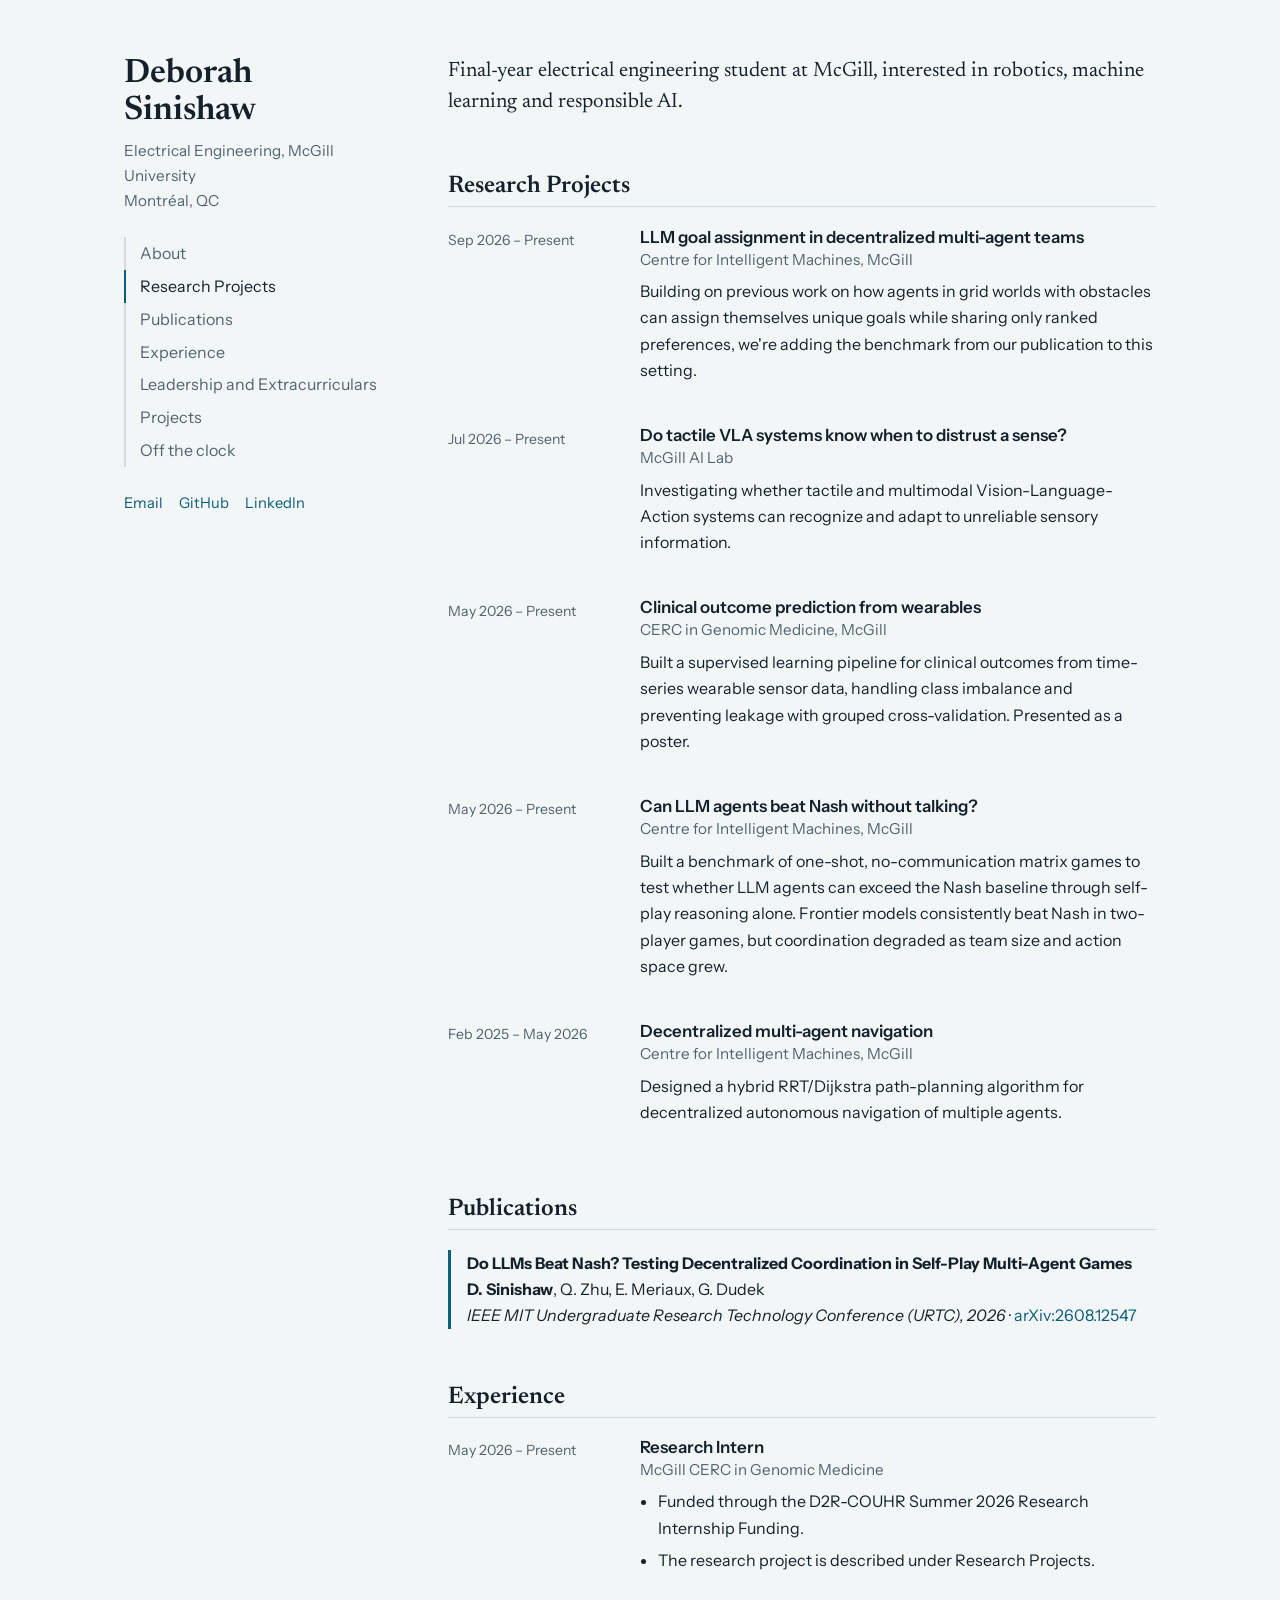
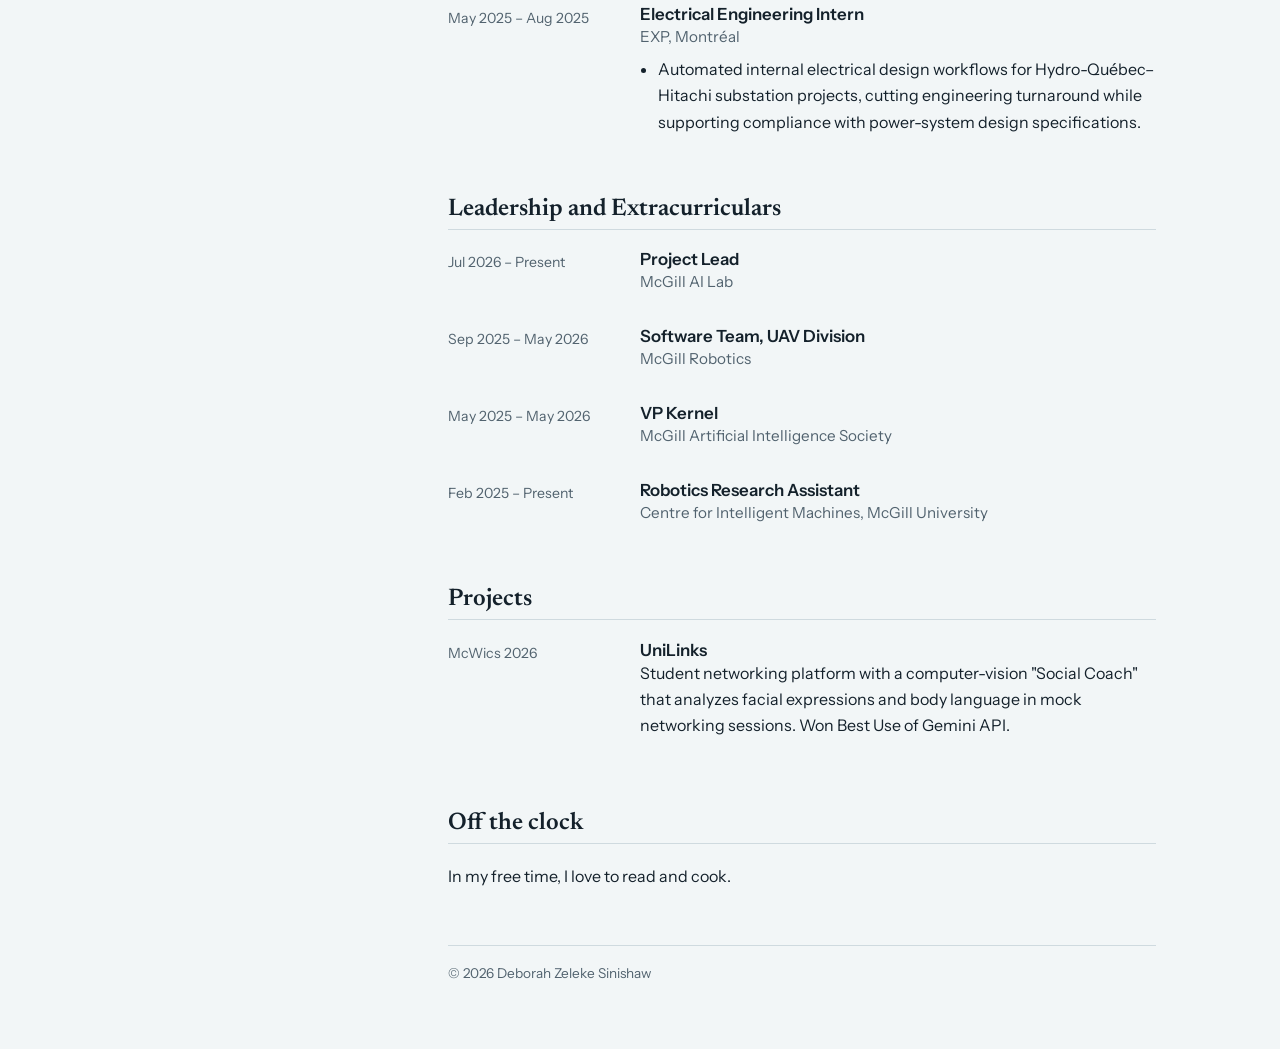
==== commit e5edc881: "Update personal description and section titles in HTML" ====
--- a/index.html
+++ b/index.html
@@ -4,7 +4,7 @@
 <meta charset="utf-8">
 <meta name="viewport" content="width=device-width, initial-scale=1">
 <title>Deborah Sinishaw</title>
-<meta name="description" content="Final-year electrical engineering student at McGill interested in AI, robotics and responsible AI.">
+<meta name="description" content="Final-year electrical engineering student at McGill interested in robotics, machine learning and responsible AI.">
 <link rel="preconnect" href="https://fonts.googleapis.com">
 <link rel="preconnect" href="https://fonts.gstatic.com" crossorigin>
 <link href="https://fonts.googleapis.com/css2?family=Newsreader:ital,opsz,wght@0,6..72,400;0,6..72,600;1,6..72,400&family=Instrument+Sans:wght@400;500;600&display=swap" rel="stylesheet">
@@ -36,8 +36,6 @@
 ul{margin:.3rem 0 0;padding-left:1.1rem;max-width:68ch}
 li{margin-bottom:.35rem}
 .pub{border-left:3px solid var(--accent);padding-left:1rem;margin-bottom:1rem}
-.skills dt{font-weight:600;margin-top:.8rem}
-.skills dd{margin:0;color:var(--mute)}
 footer{color:var(--mute);font-size:.85rem;border-top:1px solid var(--line);padding-top:1rem}
 @media (max-width:820px){
  .wrap{grid-template-columns:1fr;gap:0}
@@ -55,52 +53,51 @@
  <p class="role">Electrical Engineering, McGill University<br>Montréal, QC</p>
  <nav aria-label="Sections">
   <a href="#about">About</a>
-  <a href="#research">Research</a>
+  <a href="#research">Research Projects</a>
   <a href="#publications">Publications</a>
   <a href="#experience">Experience</a>
-  <a href="#leadership">Leadership</a>
+  <a href="#leadership">Leadership and Extracurriculars</a>
   <a href="#projects">Projects</a>
-  <a href="#skills">Skills</a>
+  <a href="#offtheclock">Off the clock</a>
  </nav>
  <div class="links">
   <a href="mailto:deborah.sinishaw@mail.mcgill.ca">Email</a>
   <a href="https://github.com/Dxborah">GitHub</a>
   <a href="https://linkedin.com/in/deborah-sinishaw">LinkedIn</a>
-  <a href="Deborah_Sinishaw_CV.pdf">CV (PDF)</a>
  </div>
 </aside>
 
 <main>
 <section id="about">
- <p class="lead">Final-year electrical engineering student at McGill, interested in AI, robotics and responsible AI.</p>
+ <p class="lead">Final-year electrical engineering student at McGill, interested in robotics, machine learning and responsible AI.</p>
 </section>
 
 <section id="research">
- <h2>Research</h2>
- <div class="item"><div class="when">Oct 2026 – Present</div><div>
+ <h2>Research Projects</h2>
+ <div class="item"><div class="when">Sep 2026 – Present</div><div>
   <h3>LLM goal assignment in decentralized multi-agent teams</h3>
   <p class="org">Centre for Intelligent Machines, McGill</p>
-  <p>Joined the team studying how agents in grid worlds with obstacles can assign themselves unique goals while sharing only ranked preferences. The project compares LLM agents with greedy, random, optimal and human strategies on completion time and optimality gap. <a href="https://github.com/MYRADhub/LLM-decentralized-assignment-MAS">Code on GitHub</a></p>
+  <p>Building on previous work on how agents in grid worlds with obstacles can assign themselves unique goals while sharing only ranked preferences, we're adding the benchmark from our publication to this setting.</p>
  </div></div>
  <div class="item"><div class="when">Jul 2026 – Present</div><div>
   <h3>Do tactile VLA systems know when to distrust a sense?</h3>
-  <p class="org">Project lead, McGill AI Lab</p>
+  <p class="org">McGill AI Lab</p>
   <p>Investigating whether tactile and multimodal Vision-Language-Action systems can recognize and adapt to unreliable sensory information.</p>
- </div></div>
- <div class="item"><div class="when">Feb 2025 – Present</div><div>
-  <h3>Can LLM agents beat Nash without talking?</h3>
-  <p class="org">Centre for Intelligent Machines, McGill</p>
-  <p>Built a benchmark of one-shot, no-communication matrix games to test whether LLM agents can exceed the Nash baseline through self-play reasoning alone. Frontier models consistently beat Nash in two-player games, but coordination degraded as team size and action space grew.</p>
- </div></div>
- <div class="item"><div class="when">Feb 2025 – Present</div><div>
-  <h3>Decentralized multi-agent navigation</h3>
-  <p class="org">Centre for Intelligent Machines, McGill</p>
-  <p>Designed a hybrid RRT/Dijkstra path-planning algorithm for decentralized autonomous navigation of multiple agents.</p>
  </div></div>
  <div class="item"><div class="when">May 2026 – Present</div><div>
   <h3>Clinical outcome prediction from wearables</h3>
   <p class="org">CERC in Genomic Medicine, McGill</p>
   <p>Built a supervised learning pipeline for clinical outcomes from time-series wearable sensor data, handling class imbalance and preventing leakage with grouped cross-validation. Presented as a poster.</p>
+ </div></div>
+ <div class="item"><div class="when">May 2026 – Present</div><div>
+  <h3>Can LLM agents beat Nash without talking?</h3>
+  <p class="org">Centre for Intelligent Machines, McGill</p>
+  <p>Built a benchmark of one-shot, no-communication matrix games to test whether LLM agents can exceed the Nash baseline through self-play reasoning alone. Frontier models consistently beat Nash in two-player games, but coordination degraded as team size and action space grew.</p>
+ </div></div>
+ <div class="item"><div class="when">Feb 2025 – May 2026</div><div>
+  <h3>Decentralized multi-agent navigation</h3>
+  <p class="org">Centre for Intelligent Machines, McGill</p>
+  <p>Designed a hybrid RRT/Dijkstra path-planning algorithm for decentralized autonomous navigation of multiple agents.</p>
  </div></div>
 </section>
 
@@ -115,28 +112,24 @@
 
 <section id="experience">
  <h2>Experience</h2>
- <div class="item"><div class="when">Feb 2025 – Present</div><div>
-  <h3>Robotics Research Assistant</h3><p class="org">Centre for Intelligent Machines, McGill University</p>
-  <ul><li>Led the LLM coordination benchmark and the hybrid RRT/Dijkstra planner described above.</li></ul></div></div>
  <div class="item"><div class="when">May 2026 – Present</div><div>
   <h3>Research Intern</h3><p class="org">McGill CERC in Genomic Medicine</p>
-  <ul><li>Wearable-sensor outcome prediction pipeline with leakage-safe validation.</li></ul></div></div>
- <div class="item"><div class="when">Jul 2026 – Present</div><div>
-  <h3>Project Lead</h3><p class="org">McGill AI Lab</p>
-  <ul><li>Leading research on tactile and multimodal VLA robustness.</li></ul></div></div>
+  <ul><li>Funded through the D2R-COUHR Summer 2026 Research Internship Funding.</li><li>The research project is described under Research Projects.</li></ul></div></div>
  <div class="item"><div class="when">May 2025 – Aug 2025</div><div>
   <h3>Electrical Engineering Intern</h3><p class="org">EXP, Montréal</p>
   <ul><li>Automated internal electrical design workflows for Hydro-Québec–Hitachi substation projects, cutting engineering turnaround while supporting compliance with power-system design specifications.</li></ul></div></div>
 </section>
 
 <section id="leadership">
- <h2>Leadership</h2>
+ <h2>Leadership and Extracurriculars</h2>
+ <div class="item"><div class="when">Jul 2026 – Present</div><div>
+  <h3>Project Lead</h3><p class="org">McGill AI Lab</p></div></div>
+ <div class="item"><div class="when">Sep 2025 – May 2026</div><div>
+  <h3>Software Team, UAV Division</h3><p class="org">McGill Robotics</p></div></div>
  <div class="item"><div class="when">May 2025 – May 2026</div><div>
-  <h3>VP Kernel, McGill Artificial Intelligence Society</h3>
-  <ul><li>Managed three research teams (Medical AI, NLP, Responsible AI): recruitment, mentorship and project coordination with graduate students toward publishable outcomes.</li></ul></div></div>
- <div class="item"><div class="when">Sep 2025 – May 2026</div><div>
-  <h3>Software Team, UAV Division, McGill Robotics</h3>
-  <ul><li>Co-developed real-time obstacle avoidance and autonomous navigation, plus an interface linking the simulator to onboard avoidance code for flight validation.</li></ul></div></div>
+  <h3>VP Kernel</h3><p class="org">McGill Artificial Intelligence Society</p></div></div>
+ <div class="item"><div class="when">Feb 2025 – Present</div><div>
+  <h3>Robotics Research Assistant</h3><p class="org">Centre for Intelligent Machines, McGill University</p></div></div>
 </section>
 
 <section id="projects">
@@ -146,14 +139,9 @@
   <p>Student networking platform with a computer-vision "Social Coach" that analyzes facial expressions and body language in mock networking sessions. Won Best Use of Gemini API.</p></div></div>
 </section>
 
-<section id="skills">
- <h2>Skills</h2>
- <dl class="skills">
-  <dt>Machine learning</dt><dd>PyTorch, TensorFlow, OpenCV, NumPy, Pandas, Matplotlib</dd>
-  <dt>Languages</dt><dd>Python, C++, Java, C, Bash, MATLAB, Assembly</dd>
-  <dt>Tools</dt><dd>Git</dd>
-  <dt>Coursework</dt><dd>Machine Learning, Computer Vision, Data Structures &amp; Algorithms, Control, Signals &amp; Systems, Computer Architecture</dd>
- </dl>
+<section id="offtheclock">
+ <h2>Off the clock</h2>
+ <p>In my free time, I love to read and cook.</p>
 </section>
 
 <footer>© 2026 Deborah Zeleke Sinishaw</footer>
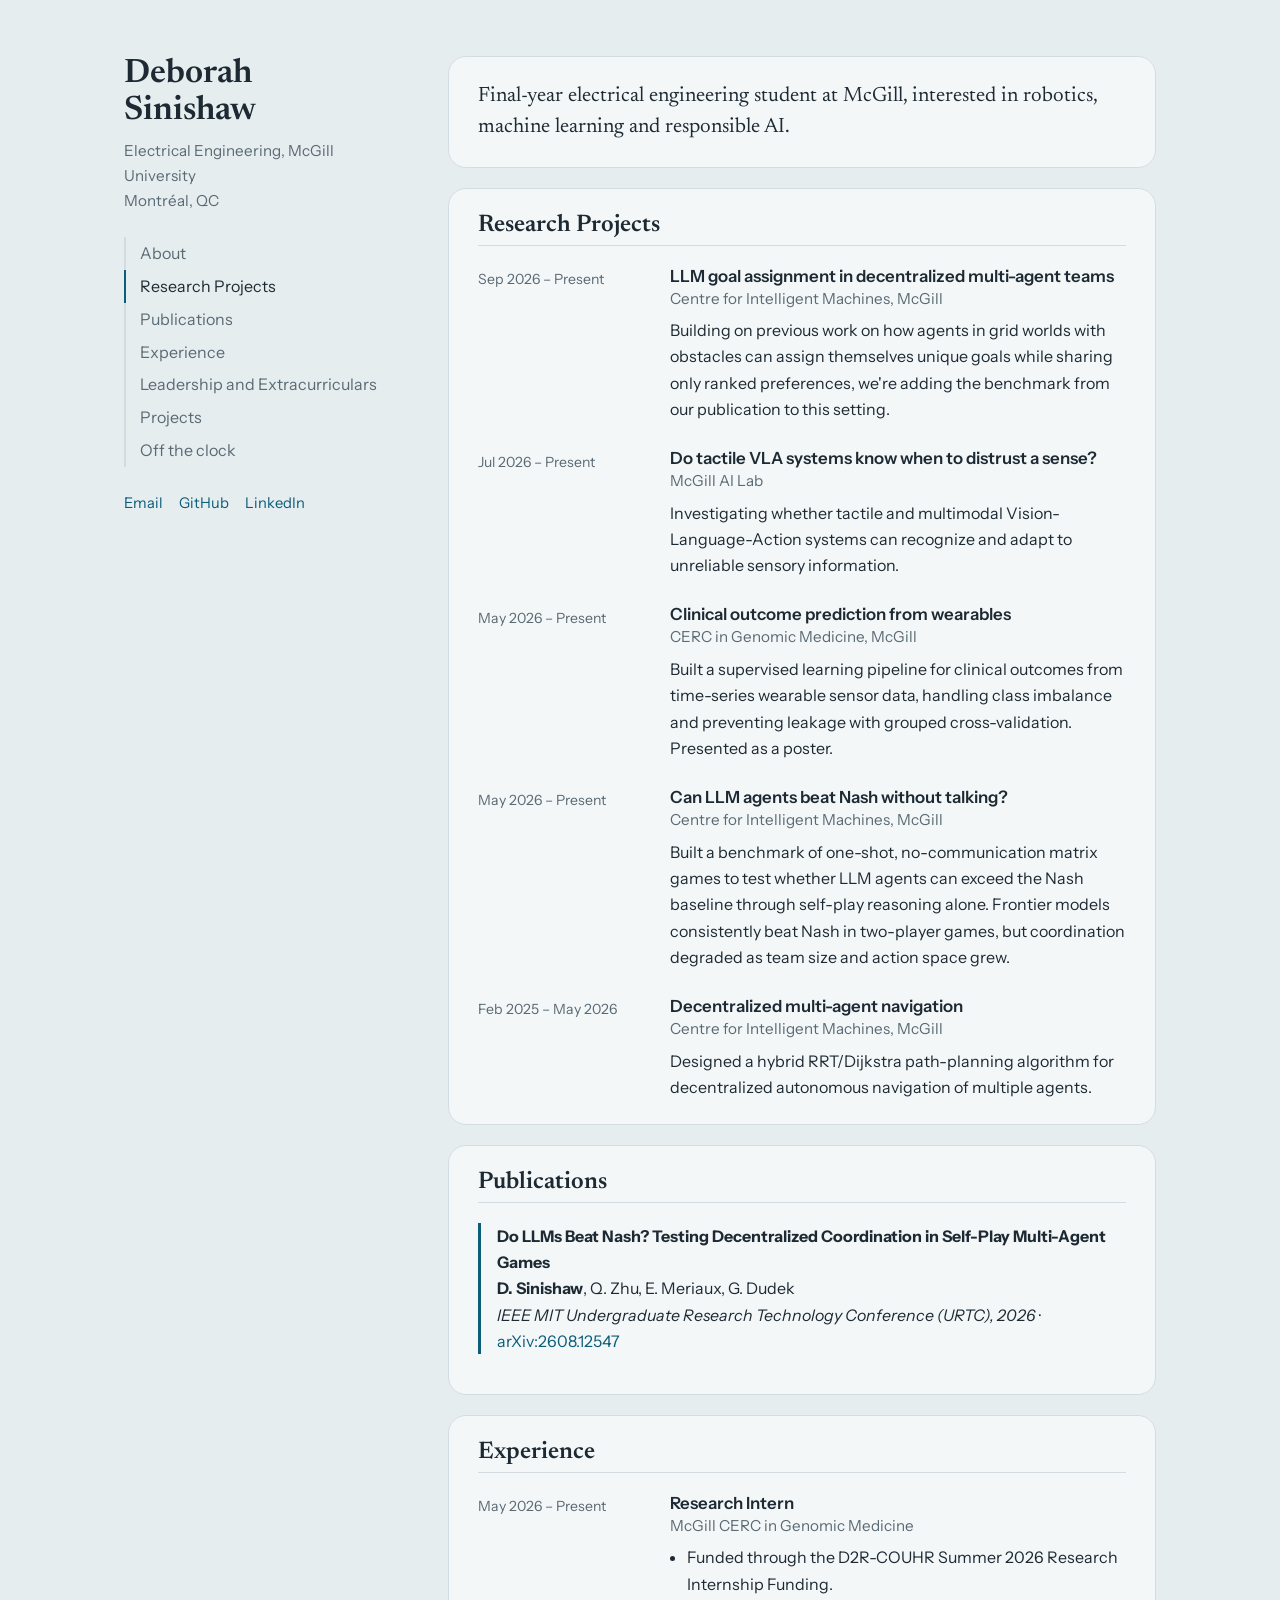
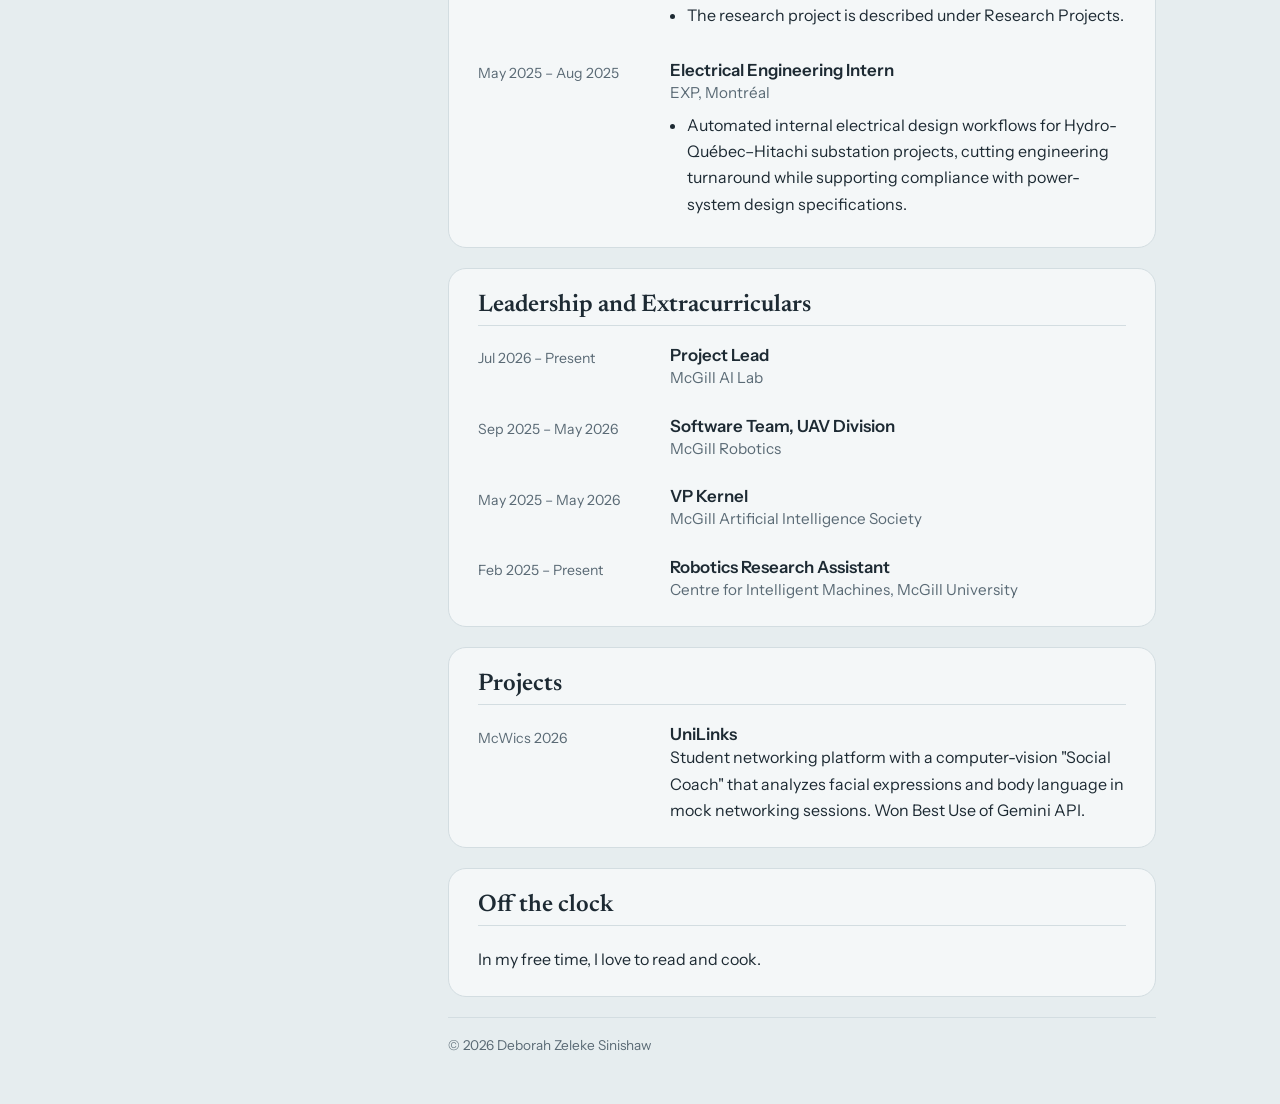
==== commit ecb94eb3: "Update styles and layout in index.html" ====
--- a/index.html
+++ b/index.html
@@ -9,8 +9,8 @@
 <link rel="preconnect" href="https://fonts.gstatic.com" crossorigin>
 <link href="https://fonts.googleapis.com/css2?family=Newsreader:ital,opsz,wght@0,6..72,400;0,6..72,600;1,6..72,400&family=Instrument+Sans:wght@400;500;600&display=swap" rel="stylesheet">
 <style>
-:root{--bg:#f2f6f7;--ink:#14212b;--mute:#52636f;--line:#cfdadf;--accent:#0b5d7a;--chip:#e2edf1}
-@media (prefers-color-scheme:dark){:root:not([data-theme=light]){--bg:#0f1a21;--ink:#e6eef2;--mute:#9bb0bc;--line:#243642;--accent:#6cc3e0;--chip:#172833}}
+:root{--bg:#e6edef;--card:#f4f7f8;--ink:#1d2a33;--mute:#5a6a75;--line:#d3dde1;--accent:#0b5d7a;--chip:#e2edf1}
+@media (prefers-color-scheme:dark){:root:not([data-theme=light]){--bg:#0e171d;--card:#16232c;--ink:#e2eaee;--mute:#9bb0bc;--line:#243642;--accent:#6cc3e0;--chip:#172833}}
 *{box-sizing:border-box}
 html{scroll-behavior:smooth;scroll-padding-top:2rem}
 body{margin:0;background:var(--bg);color:var(--ink);font:16px/1.65 "Instrument Sans",system-ui,sans-serif}
@@ -24,8 +24,9 @@
 nav a{display:block;padding:.2rem 0 .2rem .9rem;color:var(--mute);border-left:2px solid var(--line);border-bottom:0}
 nav a.on,nav a:hover{color:var(--ink);border-left-color:var(--accent)}
 .links{margin-top:1.5rem;display:flex;flex-wrap:wrap;gap:.4rem 1rem;font-size:.92rem}
-main{padding:3.5rem 0 4rem;min-width:0}
-section{margin-bottom:3.5rem}
+main{padding:3.5rem 0 3rem;min-width:0}
+section{background:var(--card);border:1px solid var(--line);border-radius:18px;padding:1.5rem 1.8rem;margin-bottom:1.25rem}
+section .item:last-child,section p:last-child{margin-bottom:0}
 h2{font:600 1.5rem Newsreader,serif;margin:0 0 1.2rem;padding-bottom:.5rem;border-bottom:1px solid var(--line)}
 h3{font:600 1.05rem "Instrument Sans",sans-serif;margin:0}
 p{margin:0 0 1rem;max-width:68ch}
@@ -43,6 +44,7 @@
  nav{display:flex;flex-wrap:wrap;gap:.2rem 1rem;margin-bottom:.5rem}
  nav a{border:0;padding:0}
  .item{grid-template-columns:1fr;gap:.2rem}
+ section{padding:1.2rem 1.2rem;border-radius:14px}
 }
 </style>
 </head>
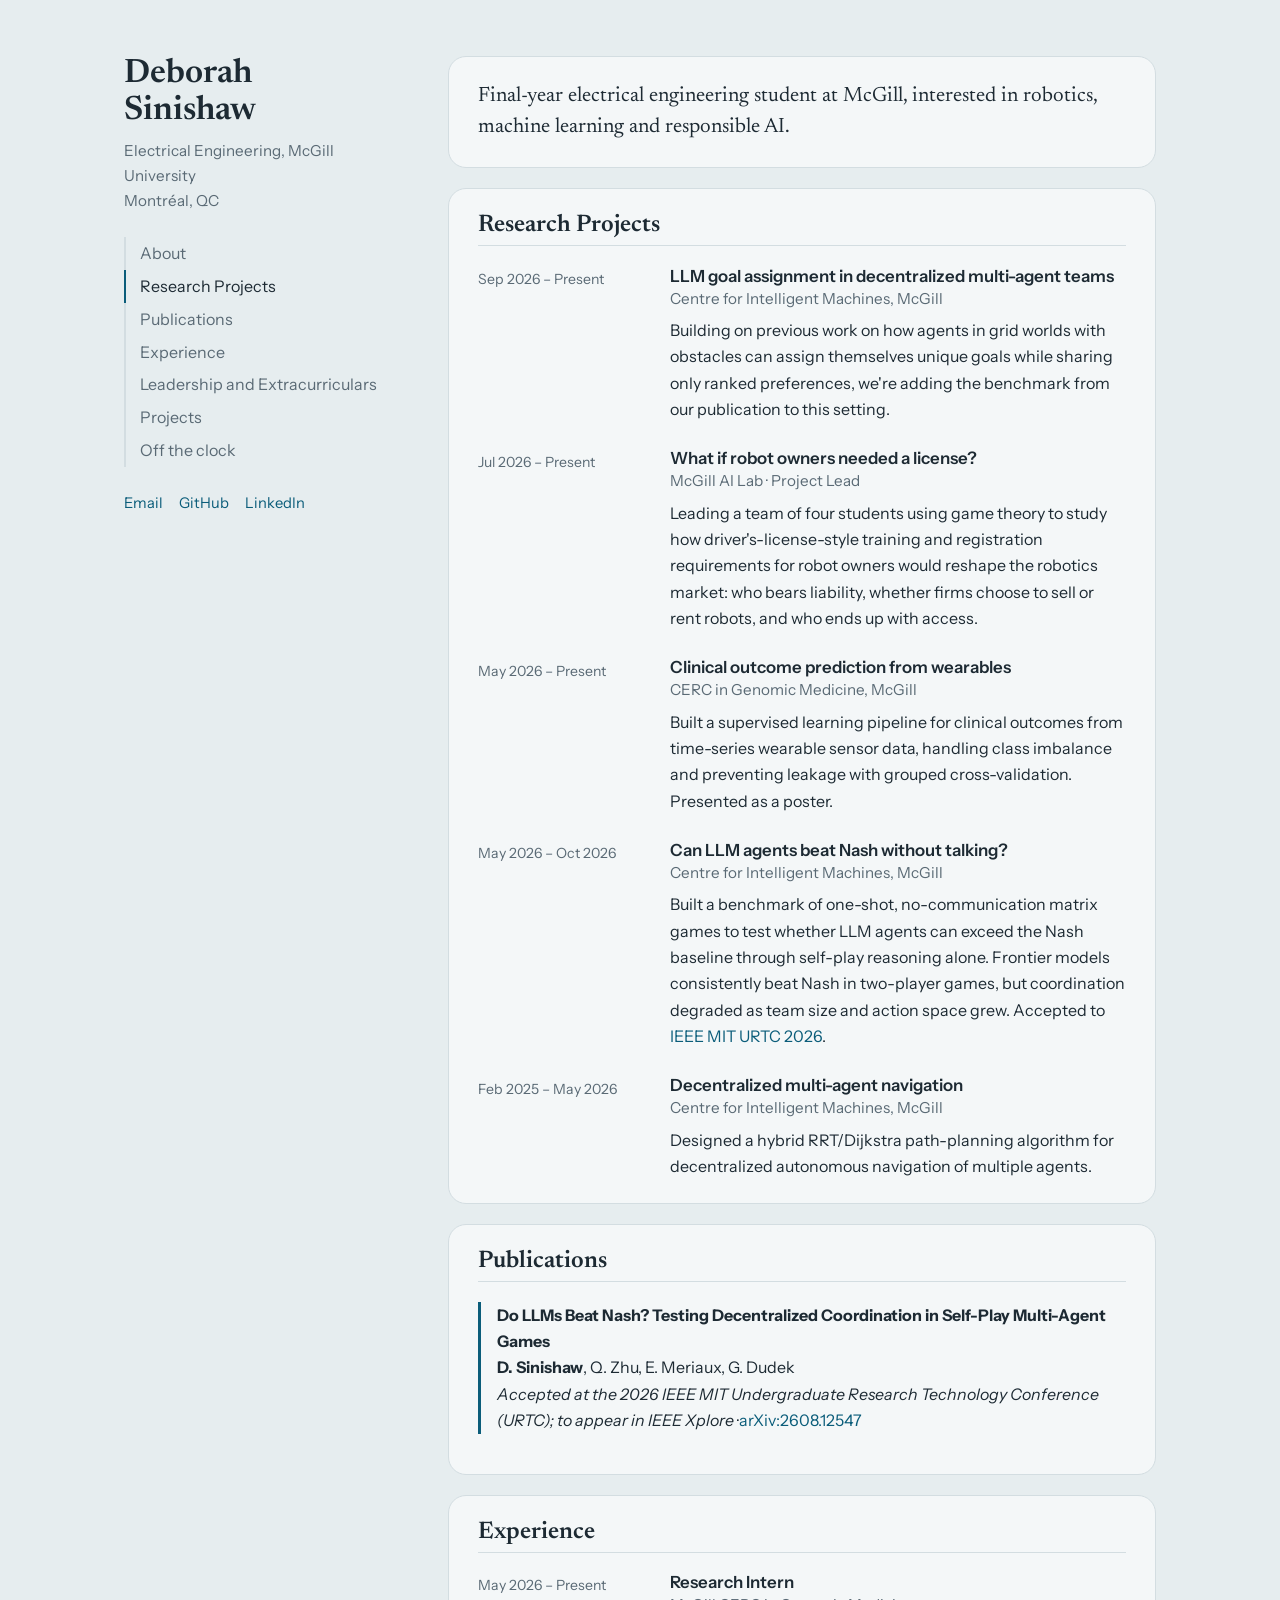
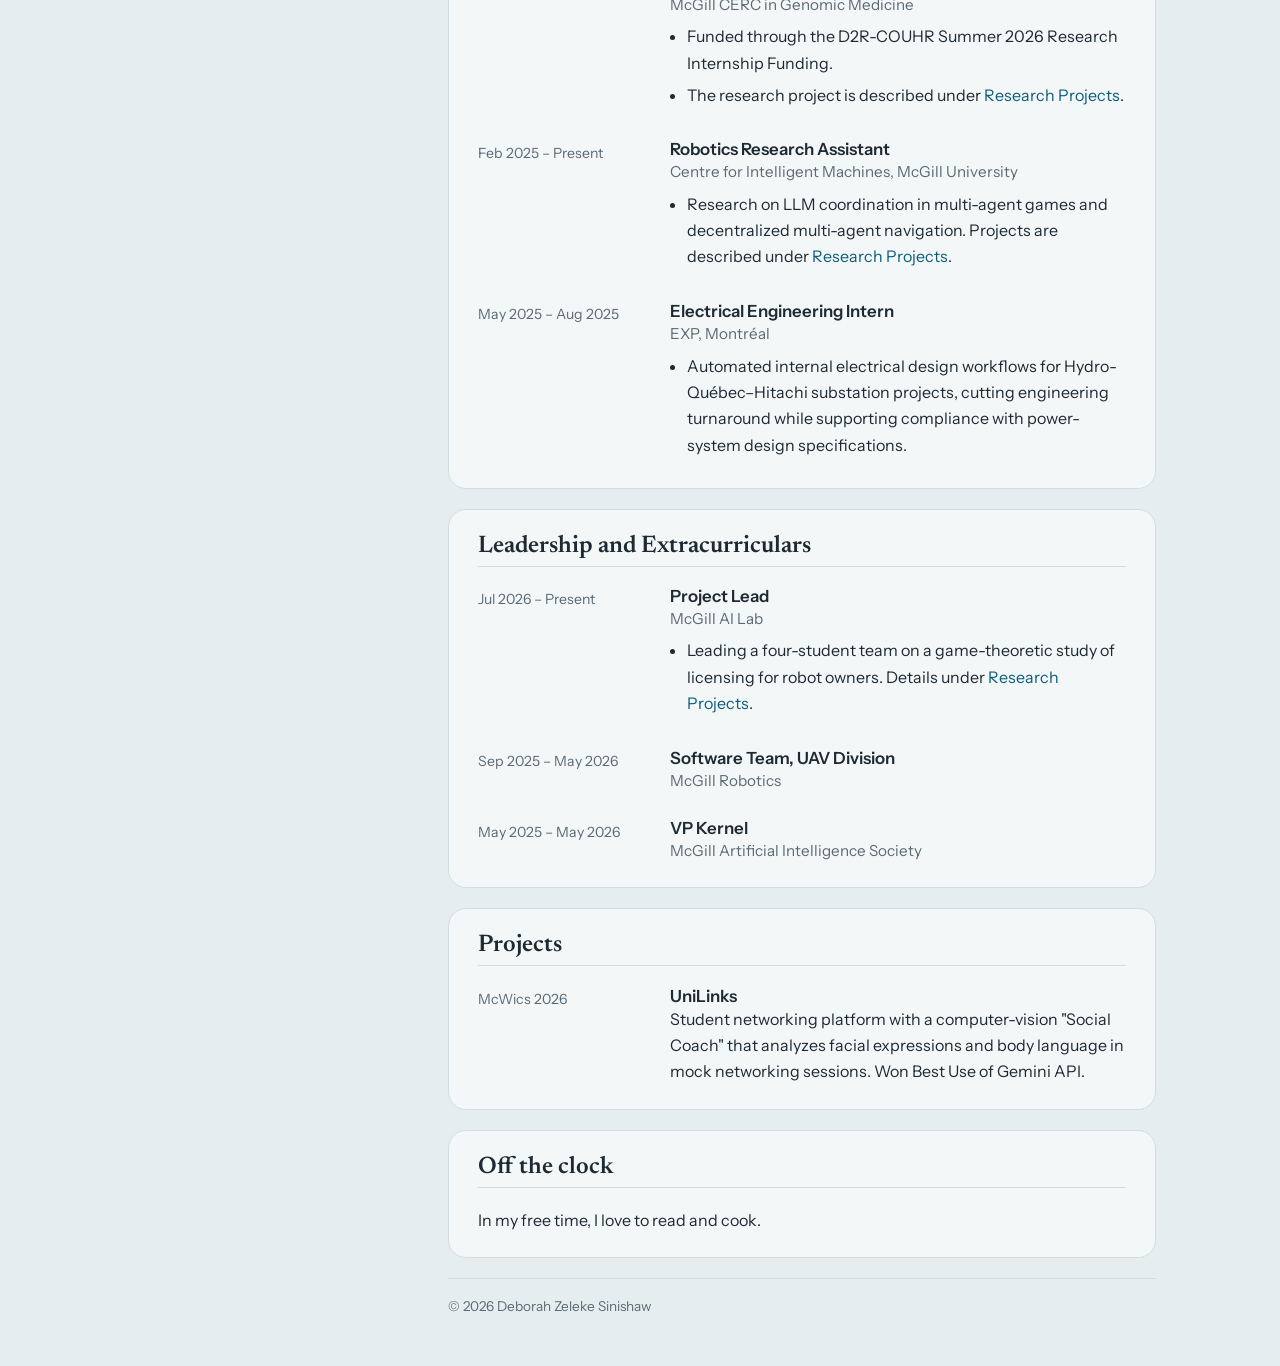
==== commit 9c6328bd: "Update project descriptions and experience section" ====
--- a/index.html
+++ b/index.html
@@ -82,19 +82,19 @@
   <p>Building on previous work on how agents in grid worlds with obstacles can assign themselves unique goals while sharing only ranked preferences, we're adding the benchmark from our publication to this setting.</p>
  </div></div>
  <div class="item"><div class="when">Jul 2026 – Present</div><div>
-  <h3>Do tactile VLA systems know when to distrust a sense?</h3>
-  <p class="org">McGill AI Lab</p>
-  <p>Investigating whether tactile and multimodal Vision-Language-Action systems can recognize and adapt to unreliable sensory information.</p>
+  <h3>What if robot owners needed a license?</h3>
+  <p class="org">McGill AI Lab · Project Lead</p>
+  <p>Leading a team of four students using game theory to study how driver's-license-style training and registration requirements for robot owners would reshape the robotics market: who bears liability, whether firms choose to sell or rent robots, and who ends up with access.</p>
  </div></div>
  <div class="item"><div class="when">May 2026 – Present</div><div>
   <h3>Clinical outcome prediction from wearables</h3>
   <p class="org">CERC in Genomic Medicine, McGill</p>
   <p>Built a supervised learning pipeline for clinical outcomes from time-series wearable sensor data, handling class imbalance and preventing leakage with grouped cross-validation. Presented as a poster.</p>
  </div></div>
- <div class="item"><div class="when">May 2026 – Present</div><div>
+ <div class="item"><div class="when">May 2026 – Oct 2026</div><div>
   <h3>Can LLM agents beat Nash without talking?</h3>
   <p class="org">Centre for Intelligent Machines, McGill</p>
-  <p>Built a benchmark of one-shot, no-communication matrix games to test whether LLM agents can exceed the Nash baseline through self-play reasoning alone. Frontier models consistently beat Nash in two-player games, but coordination degraded as team size and action space grew.</p>
+  <p>Built a benchmark of one-shot, no-communication matrix games to test whether LLM agents can exceed the Nash baseline through self-play reasoning alone. Frontier models consistently beat Nash in two-player games, but coordination degraded as team size and action space grew. Accepted to <a href="#publications">IEEE MIT URTC 2026</a>.</p>
  </div></div>
  <div class="item"><div class="when">Feb 2025 – May 2026</div><div>
   <h3>Decentralized multi-agent navigation</h3>
@@ -108,7 +108,7 @@
  <div class="pub">
   <p style="margin:0"><strong>Do LLMs Beat Nash? Testing Decentralized Coordination in Self-Play Multi-Agent Games</strong><br>
   <strong>D. Sinishaw</strong>, Q. Zhu, E. Meriaux, G. Dudek<br>
-  <em>IEEE MIT Undergraduate Research Technology Conference (URTC), 2026</em> · <a href="https://arxiv.org/abs/2608.12547">arXiv:2608.12547</a></p>
+  <em>Accepted at the 2026 IEEE MIT Undergraduate Research Technology Conference (URTC); to appear in IEEE Xplore</em> ·<a href="https://arxiv.org/abs/2608.12547">arXiv:2608.12547</a></p>
  </div>
 </section>
 
@@ -116,7 +116,10 @@
  <h2>Experience</h2>
  <div class="item"><div class="when">May 2026 – Present</div><div>
   <h3>Research Intern</h3><p class="org">McGill CERC in Genomic Medicine</p>
-  <ul><li>Funded through the D2R-COUHR Summer 2026 Research Internship Funding.</li><li>The research project is described under Research Projects.</li></ul></div></div>
+  <ul><li>Funded through the D2R-COUHR Summer 2026 Research Internship Funding.</li><li>The research project is described under <a href="#research">Research Projects</a>.</li></ul></div></div>
+ <div class="item"><div class="when">Feb 2025 – Present</div><div>
+  <h3>Robotics Research Assistant</h3><p class="org">Centre for Intelligent Machines, McGill University</p>
+  <ul><li>Research on LLM coordination in multi-agent games and decentralized multi-agent navigation. Projects are described under <a href="#research">Research Projects</a>.</li></ul></div></div>
  <div class="item"><div class="when">May 2025 – Aug 2025</div><div>
   <h3>Electrical Engineering Intern</h3><p class="org">EXP, Montréal</p>
   <ul><li>Automated internal electrical design workflows for Hydro-Québec–Hitachi substation projects, cutting engineering turnaround while supporting compliance with power-system design specifications.</li></ul></div></div>
@@ -125,13 +128,12 @@
 <section id="leadership">
  <h2>Leadership and Extracurriculars</h2>
  <div class="item"><div class="when">Jul 2026 – Present</div><div>
-  <h3>Project Lead</h3><p class="org">McGill AI Lab</p></div></div>
+  <h3>Project Lead</h3><p class="org">McGill AI Lab</p>
+  <ul><li>Leading a four-student team on a game-theoretic study of licensing for robot owners. Details under <a href="#research">Research Projects</a>.</li></ul></div></div>
  <div class="item"><div class="when">Sep 2025 – May 2026</div><div>
   <h3>Software Team, UAV Division</h3><p class="org">McGill Robotics</p></div></div>
  <div class="item"><div class="when">May 2025 – May 2026</div><div>
   <h3>VP Kernel</h3><p class="org">McGill Artificial Intelligence Society</p></div></div>
- <div class="item"><div class="when">Feb 2025 – Present</div><div>
-  <h3>Robotics Research Assistant</h3><p class="org">Centre for Intelligent Machines, McGill University</p></div></div>
 </section>
 
 <section id="projects">
